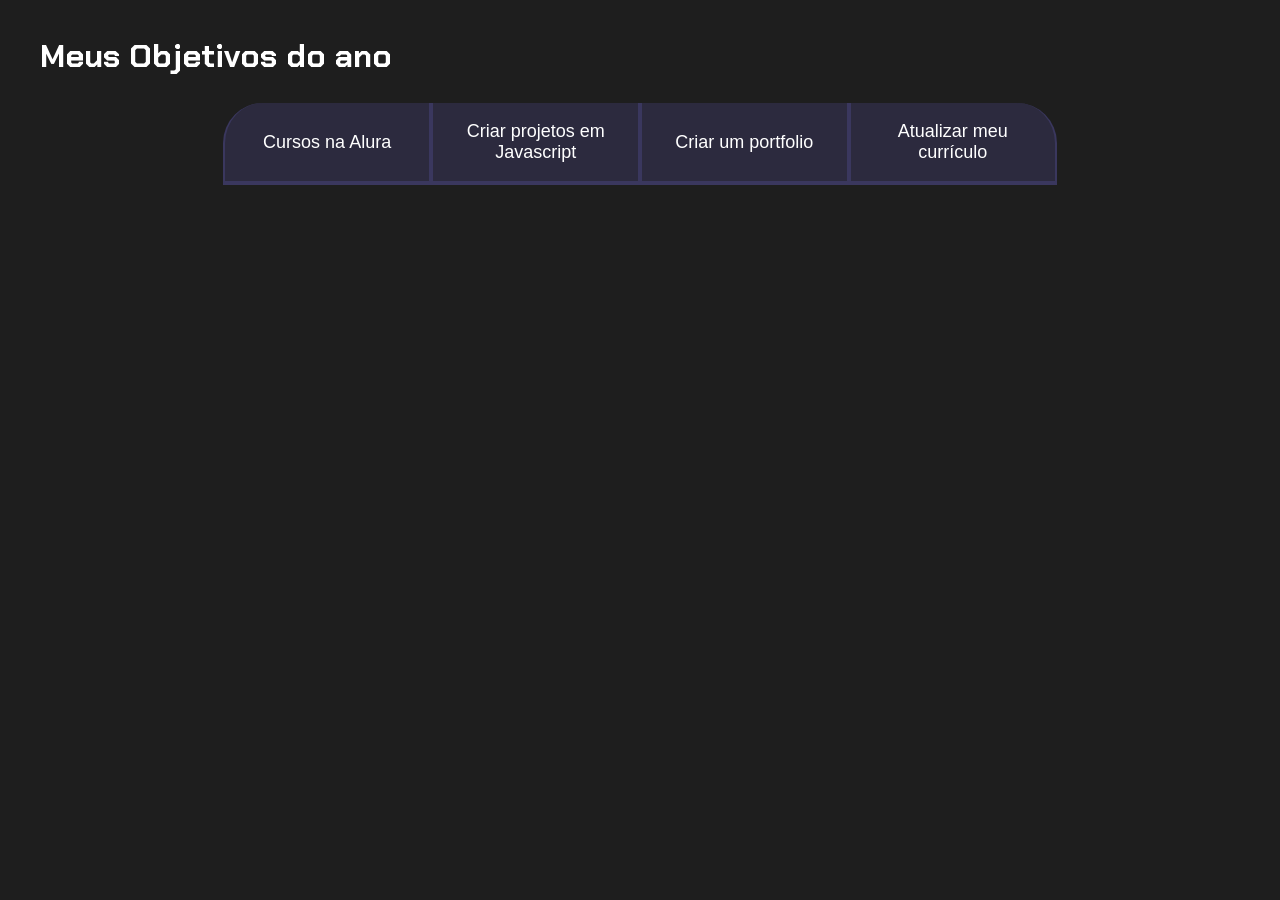
==== index.html @ 2d9811a8 "Add files via upload" ====
<!DOCTYPE html>
<html lang="pt-br">

<head>
    <meta charset="UTF-8">
    <meta name="viewport" content="width=device-width, initial-scale=1.0">
    <title>Meus objetivos do ano</title>
    <link rel="stylesheet" href="style.css">
</head>

<body>
    <section class="conteudo-principal">
        <h2 class="titulo-principal">Meus Objetivos do ano<span></span></h2>
        <div class="botoes">
            <button class="botao">Cursos na Alura</button>
            <button class="botao">Criar projetos em Javascript</button>
            <button class="botao">Criar um portfolio</button>
            <button class="botao">Atualizar meu currículo</button>
        </div>
    </section>
</body>
</html>
---- style.css ----
@import url('https://fonts.googleapis.com/css2?family=Chakra+Petch:wght@400;700&display=swap');

:root {
    --cor-de-fundo: #1E1E1E;
    --verde: #6FFF57;
    --branco: #FFFFFF;
    --botao-ativo: #3A375E;
    --botao-inativo: rgba(58, 55, 94, 0.5);
    --texto-fundo: rgba(58, 55, 94, 0.3);
}

body {
    background-color: var(--cor-de-fundo);
    color: var(--branco);
    font-family: 'Chakra Petch', sans-serif;
}


.conteudo-principal {
    display: flex;
    flex-direction: column;
    justify-content: center;
    align-items: center;
    max-width: 1200px;
    width: 100%;
    margin: 0 auto;
}

.titulo-principal {
    text-align: left;
    width: 100%;
    font-size: 32px;
}

.titulo-principal span {
    color: var(--verde);
}

.botao {
    font-family: "Crakra Petch", sans-serif;
    background-color: var(--botao-inativo);
    color: var(--branco);
    display: flex;
    justify-content: center;
    padding: 1em;
    font-size: 18px;
    align-items: center;
    width: 100%;
    border-bottom: 4px solid var(--botao-ativo);
    border-left: 2px solid var(--botao-ativo);
    border-right: 2px solid var(--botao-ativo);
    border-top: none;
}

.botao:first-child {
    border-radius: 40px 40px 0 0;
}

.botoes {
    display: block;
}

/* código escondido */

@media screen and (min-width: 768px){
    .botoes{
        display:flex;
    }
    .botao:first-child {
        border-radius: 40px 0 0 0;
    }
    .botao:last-child {
        border-radius: 0 40px 0 0;
    }
}
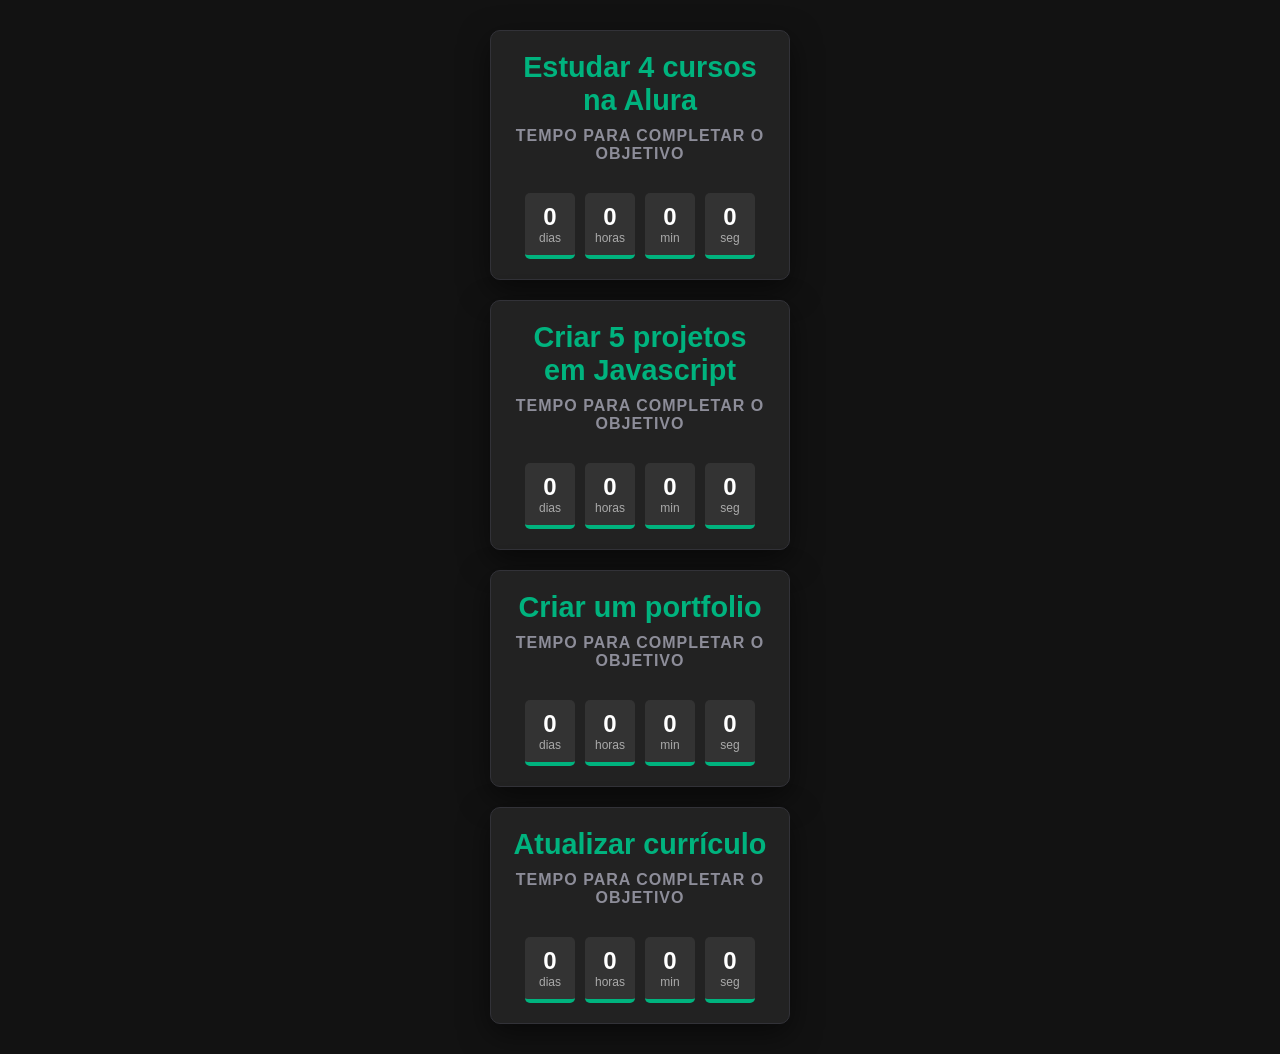
==== commit 942dc48e: "24.04.2026" ====
--- a/index.html
+++ b/index.html
@@ -1,23 +1,151 @@
-
 <!DOCTYPE html>
 <html lang="pt-br">
-
 <head>
+    <link rel="stylesheet" href="style.css">
     <meta charset="UTF-8">
     <meta name="viewport" content="width=device-width, initial-scale=1.0">
-    <title>Meus objetivos do ano</title>
-    <link rel="stylesheet" href="style.css">
+    <title>Contagem Regressiva de Objetivos</title>
+    <style>
+        /* Estilização básica para visualizar os contadores */
+        body { font-family: sans-serif; background: #121212; color: white; display: flex; flex-direction: column; align-items: center; }
+        .aba-conteudo { display: none; background: #222; padding: 20px; border-radius: 10px; text-align: center; width: 300px; margin: 10px; }
+        .aba-conteudo.ativo { display: block; }
+        .contador { display: flex; justify-content: center; gap: 10px; }
+        .contador-digito { background: #333; padding: 10px; border-radius: 5px; min-width: 50px; }
+        .contador-digito-numero { font-size: 24px; font-weight: bold; margin: 0; }
+        .contador-digito-texto { font-size: 12px; margin: 0; color: #aaa; }
+    </style>
 </head>
+<body>
 
-<body>
-    <section class="conteudo-principal">
-        <h2 class="titulo-principal">Meus Objetivos do ano<span></span></h2>
-        <div class="botoes">
-            <button class="botao">Cursos na Alura</button>
-            <button class="botao">Criar projetos em Javascript</button>
-            <button class="botao">Criar um portfolio</button>
-            <button class="botao">Atualizar meu currículo</button>
-        </div>
-    </section>
+<div class="aba-conteudo ativo">
+  <h3 class="aba-conteudo-titulo-principal">Estudar 4 cursos na Alura</h3>
+  <h4 class="aba-conteudo-titulo-secundario">Tempo para completar o objetivo</h4>
+  <div class="contador">
+    <div class="contador-digito">
+      <p class="contador-digito-numero" id="dias0">0</p>
+      <p class="contador-digito-texto">dias</p>
+    </div>
+    <div class="contador-digito">
+      <p class="contador-digito-numero" id="horas0">0</p>
+      <p class="contador-digito-texto">horas</p>
+    </div>
+    <div class="contador-digito">
+      <p class="contador-digito-numero" id="min0">0</p>
+      <p class="contador-digito-texto">min</p>
+    </div>
+    <div class="contador-digito">
+      <p class="contador-digito-numero" id="seg0">0</p>
+      <p class="contador-digito-texto">seg</p>
+    </div>
+  </div>
+</div>
+
+<div class="aba-conteudo ativo">
+  <h3 class="aba-conteudo-titulo-principal">Criar 5 projetos em Javascript</h3>
+  <h4 class="aba-conteudo-titulo-secundario">Tempo para completar o objetivo</h4>
+  <div class="contador">
+    <div class="contador-digito">
+      <p class="contador-digito-numero" id="dias1">0</p>
+      <p class="contador-digito-texto">dias</p>
+    </div>
+    <div class="contador-digito">
+      <p class="contador-digito-numero" id="horas1">0</p>
+      <p class="contador-digito-texto">horas</p>
+    </div>
+    <div class="contador-digito">
+      <p class="contador-digito-numero" id="min1">0</p>
+      <p class="contador-digito-texto">min</p>
+    </div>
+    <div class="contador-digito">
+      <p class="contador-digito-numero" id="seg1">0</p>
+      <p class="contador-digito-texto">seg</p>
+    </div>
+  </div>
+</div>
+
+<div class="aba-conteudo ativo">
+  <h3 class="aba-conteudo-titulo-principal">Criar um portfolio</h3>
+  <h4 class="aba-conteudo-titulo-secundario">Tempo para completar o objetivo</h4>
+  <div class="contador">
+    <div class="contador-digito">
+      <p class="contador-digito-numero" id="dias2">0</p>
+      <p class="contador-digito-texto">dias</p>
+    </div>
+    <div class="contador-digito">
+      <p class="contador-digito-numero" id="horas2">0</p>
+      <p class="contador-digito-texto">horas</p>
+    </div>
+    <div class="contador-digito">
+      <p class="contador-digito-numero" id="min2">0</p>
+      <p class="contador-digito-texto">min</p>
+    </div>
+    <div class="contador-digito">
+      <p class="contador-digito-numero" id="seg2">0</p>
+      <p class="contador-digito-texto">seg</p>
+    </div>
+  </div>
+</div>
+
+<div class="aba-conteudo ativo">
+  <h3 class="aba-conteudo-titulo-principal">Atualizar currículo</h3>
+  <h4 class="aba-conteudo-titulo-secundario">Tempo para completar o objetivo</h4>
+  <div class="contador">
+    <div class="contador-digito">
+      <p class="contador-digito-numero" id="dias3">0</p>
+      <p class="contador-digito-texto">dias</p>
+    </div>
+    <div class="contador-digito">
+      <p class="contador-digito-numero" id="horas3">0</p>
+      <p class="contador-digito-texto">horas</p>
+    </div>
+    <div class="contador-digito">
+      <p class="contador-digito-numero" id="min3">0</p>
+      <p class="contador-digito-texto">min</p>
+    </div>
+    <div class="contador-digito">
+      <p class="contador-digito-numero" id="seg3">0</p>
+      <p class="contador-digito-texto">seg</p>
+    </div>
+  </div>
+</div>
+
+<script>
+    // Ajuste aqui as datas de término (Formato: AAAA-MM-DDTHH:MM:SS)
+    const datasObjetivos = [
+        new Date("2024-12-31T23:59:59"),
+        new Date("2024-06-30T23:59:59"),
+        new Date("2024-09-15T23:59:59"),
+        new Date("2024-11-20T23:59:59")
+    ];
+
+    function calcularTempo() {
+        for (let i = 0; i < datasObjetivos.length; i++) {
+            const tempoAgora = new Date();
+            const tempoRestante = datasObjetivos[i] - tempoAgora;
+
+            if (tempoRestante > 0) {
+                const segundos = Math.floor((tempoRestante / 1000) % 60);
+                const minutos = Math.floor((tempoRestante / 1000 / 60) % 60);
+                const horas = Math.floor((tempoRestante / (1000 * 60 * 60)) % 24);
+                const dias = Math.floor(tempoRestante / (1000 * 60 * 60 * 24));
+
+                document.getElementById(`dias${i}`).textContent = dias;
+                document.getElementById(`horas${i}`).textContent = horas;
+                document.getElementById(`min${i}`).textContent = minutos;
+                document.getElementById(`seg${i}`).textContent = segundos;
+            } else {
+                document.getElementById(`dias${i}`).textContent = "0";
+                document.getElementById(`horas${i}`).textContent = "0";
+                document.getElementById(`min${i}`).textContent = "0";
+                document.getElementById(`seg${i}`).textContent = "0";
+            }
+        }
+    }
+
+    setInterval(calcularTempo, 1000);
+    calcularTempo();
+</script>
+
 </body>
 </html>
--- a/style.css
+++ b/style.css
@@ -1,75 +1,89 @@
-@import url('https://fonts.googleapis.com/css2?family=Chakra+Petch:wght@400;700&display=swap');
-
-:root {
-    --cor-de-fundo: #1E1E1E;
-    --verde: #6FFF57;
-    --branco: #FFFFFF;
-    --botao-ativo: #3A375E;
-    --botao-inativo: rgba(58, 55, 94, 0.5);
-    --texto-fundo: rgba(58, 55, 94, 0.3);
+/* Configurações Globais */
+* {
+    margin: 0;
+    padding: 0;
+    box-sizing: border-box;
+    font-family: 'Segoe UI', Tahoma, Geneva, Verdana, sans-serif;
 }
 
 body {
-    background-color: var(--cor-de-fundo);
-    color: var(--branco);
-    font-family: 'Chakra Petch', sans-serif;
+    background-color: #121214;
+    color: #FFFFFF;
+    display: flex;
+    flex-direction: column;
+    align-items: center;
+    justify-content: center;
+    min-height: 100vh;
+    padding: 20px;
 }
 
-
-.conteudo-principal {
-    display: flex;
-    flex-direction: column;
-    justify-content: center;
-    align-items: center;
-    max-width: 1200px;
+/* Container das Abas */
+.aba-conteudo {
+    display: none; /* Esconde por padrão */
+    background: #1e1e26;
+    padding: 40px;
+    border-radius: 20px;
+    box-shadow: 0 10px 30px rgba(0, 0, 0, 0.5);
+    text-align: center;
     width: 100%;
-    margin: 0 auto;
+    max-width: 500px;
+    border: 1px solid #323238;
 }
 
-.titulo-principal {
-    text-align: left;
-    width: 100%;
-    font-size: 32px;
+/* Mostra apenas a aba que tiver a classe 'ativo' */
+.aba-conteudo.ativo {
+    display: block;
+    animation: fadeIn 0.5s ease;
 }
 
-.titulo-principal span {
-    color: var(--verde);
+@keyframes fadeIn {
+    from { opacity: 0; transform: translateY(10px); }
+    to { opacity: 1; transform: translateY(0); }
 }
 
-.botao {
-    font-family: "Crakra Petch", sans-serif;
-    background-color: var(--botao-inativo);
-    color: var(--branco);
-    display: flex;
-    justify-content: center;
-    padding: 1em;
-    font-size: 18px;
-    align-items: center;
-    width: 100%;
-    border-bottom: 4px solid var(--botao-ativo);
-    border-left: 2px solid var(--botao-ativo);
-    border-right: 2px solid var(--botao-ativo);
-    border-top: none;
+.aba-conteudo-titulo-principal {
+    font-size: 1.8rem;
+    color: #00b37e; /* Verde estilo Alura/Tech */
+    margin-bottom: 10px;
 }
 
-.botao:first-child {
-    border-radius: 40px 40px 0 0;
+.aba-conteudo-titulo-secundario {
+    font-size: 1rem;
+    color: #8d8d99;
+    text-transform: uppercase;
+    letter-spacing: 1px;
+    margin-bottom: 30px;
 }
 
-.botoes {
+/* Grid do Contador */
+.contador {
+    display: grid;
+    grid-template-columns: repeat(4, 1fr);
+    gap: 15px;
+}
+
+.contador-digito {
+    background: #29292e;
+    padding: 15px 5px;
+    border-radius: 12px;
+    border-bottom: 4px solid #00b37e;
+}
+
+.contador-digito-numero {
+    font-size: 2rem;
+    font-weight: bold;
     display: block;
 }
 
-/* código escondido */
+.contador-digito-texto {
+    font-size: 0.75rem;
+    color: #a8a8b3;
+    margin-top: 5px;
+}
 
-@media screen and (min-width: 768px){
-    .botoes{
-        display:flex;
-    }
-    .botao:first-child {
-        border-radius: 40px 0 0 0;
-    }
-    .botao:last-child {
-        border-radius: 0 40px 0 0;
+/* Responsividade para telas pequenas */
+@media (max-width: 400px) {
+    .contador {
+        grid-template-columns: repeat(2, 1fr);
     }
 }
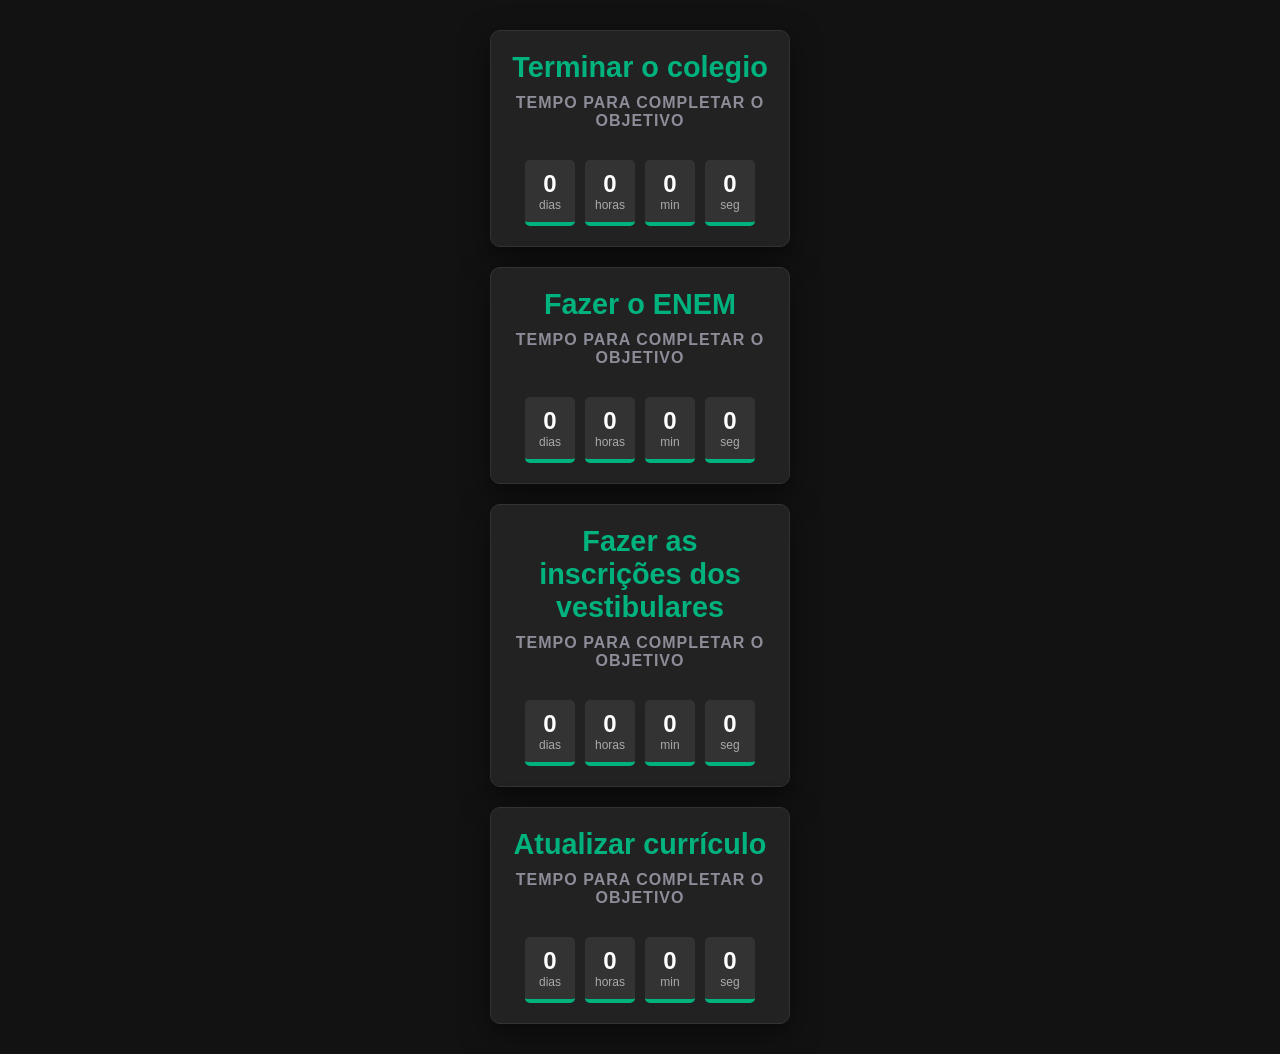
==== commit f66cd82b: "24.04.20261" ====
--- a/index.html
+++ b/index.html
@@ -19,7 +19,7 @@
 <body>
 
 <div class="aba-conteudo ativo">
-  <h3 class="aba-conteudo-titulo-principal">Estudar 4 cursos na Alura</h3>
+  <h3 class="aba-conteudo-titulo-principal">Terminar o colegio</h3>
   <h4 class="aba-conteudo-titulo-secundario">Tempo para completar o objetivo</h4>
   <div class="contador">
     <div class="contador-digito">
@@ -42,7 +42,7 @@
 </div>
 
 <div class="aba-conteudo ativo">
-  <h3 class="aba-conteudo-titulo-principal">Criar 5 projetos em Javascript</h3>
+  <h3 class="aba-conteudo-titulo-principal">Fazer o ENEM</h3>
   <h4 class="aba-conteudo-titulo-secundario">Tempo para completar o objetivo</h4>
   <div class="contador">
     <div class="contador-digito">
@@ -65,7 +65,7 @@
 </div>
 
 <div class="aba-conteudo ativo">
-  <h3 class="aba-conteudo-titulo-principal">Criar um portfolio</h3>
+  <h3 class="aba-conteudo-titulo-principal">Fazer as inscrições dos vestibulares</h3>
   <h4 class="aba-conteudo-titulo-secundario">Tempo para completar o objetivo</h4>
   <div class="contador">
     <div class="contador-digito">
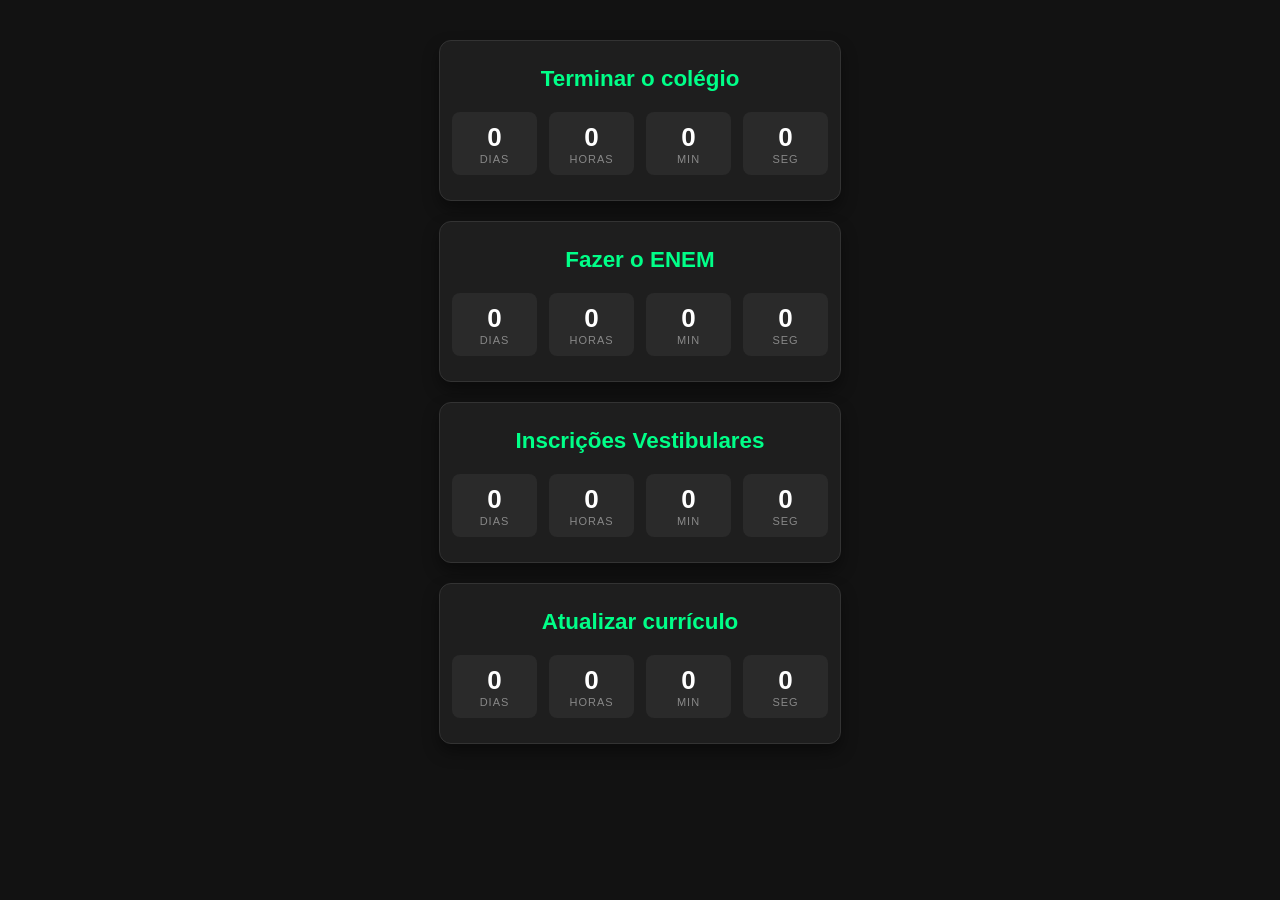
==== commit 383c0478: "24.04.2026.2" ====
--- a/index.html
+++ b/index.html
@@ -1,151 +1,59 @@
 <!DOCTYPE html>
 <html lang="pt-br">
 <head>
-    <link rel="stylesheet" href="style.css">
     <meta charset="UTF-8">
     <meta name="viewport" content="width=device-width, initial-scale=1.0">
     <title>Contagem Regressiva de Objetivos</title>
-    <style>
-        /* Estilização básica para visualizar os contadores */
-        body { font-family: sans-serif; background: #121212; color: white; display: flex; flex-direction: column; align-items: center; }
-        .aba-conteudo { display: none; background: #222; padding: 20px; border-radius: 10px; text-align: center; width: 300px; margin: 10px; }
-        .aba-conteudo.ativo { display: block; }
-        .contador { display: flex; justify-content: center; gap: 10px; }
-        .contador-digito { background: #333; padding: 10px; border-radius: 5px; min-width: 50px; }
-        .contador-digito-numero { font-size: 24px; font-weight: bold; margin: 0; }
-        .contador-digito-texto { font-size: 12px; margin: 0; color: #aaa; }
-    </style>
+    <link rel="stylesheet" href="style.css">
 </head>
 <body>
 
-<div class="aba-conteudo ativo">
-  <h3 class="aba-conteudo-titulo-principal">Terminar o colegio</h3>
-  <h4 class="aba-conteudo-titulo-secundario">Tempo para completar o objetivo</h4>
-  <div class="contador">
-    <div class="contador-digito">
-      <p class="contador-digito-numero" id="dias0">0</p>
-      <p class="contador-digito-texto">dias</p>
-    </div>
-    <div class="contador-digito">
-      <p class="contador-digito-numero" id="horas0">0</p>
-      <p class="contador-digito-texto">horas</p>
-    </div>
-    <div class="contador-digito">
-      <p class="contador-digito-numero" id="min0">0</p>
-      <p class="contador-digito-texto">min</p>
-    </div>
-    <div class="contador-digito">
-      <p class="contador-digito-numero" id="seg0">0</p>
-      <p class="contador-digito-texto">seg</p>
-    </div>
-  </div>
-</div>
+    <section class="objetivos-container">
+        <!-- Objetivo 0 -->
+        <div class="aba-conteudo">
+            <h3 class="titulo-principal">Terminar o colégio</h3>
+            <div class="contador">
+                <div class="contador-digito"><p class="numero" id="dias0">0</p><p class="legenda">dias</p></div>
+                <div class="contador-digito"><p class="numero" id="horas0">0</p><p class="legenda">horas</p></div>
+                <div class="contador-digito"><p class="numero" id="min0">0</p><p class="legenda">min</p></div>
+                <div class="contador-digito"><p class="numero" id="seg0">0</p><p class="legenda">seg</p></div>
+            </div>
+        </div>
 
-<div class="aba-conteudo ativo">
-  <h3 class="aba-conteudo-titulo-principal">Fazer o ENEM</h3>
-  <h4 class="aba-conteudo-titulo-secundario">Tempo para completar o objetivo</h4>
-  <div class="contador">
-    <div class="contador-digito">
-      <p class="contador-digito-numero" id="dias1">0</p>
-      <p class="contador-digito-texto">dias</p>
-    </div>
-    <div class="contador-digito">
-      <p class="contador-digito-numero" id="horas1">0</p>
-      <p class="contador-digito-texto">horas</p>
-    </div>
-    <div class="contador-digito">
-      <p class="contador-digito-numero" id="min1">0</p>
-      <p class="contador-digito-texto">min</p>
-    </div>
-    <div class="contador-digito">
-      <p class="contador-digito-numero" id="seg1">0</p>
-      <p class="contador-digito-texto">seg</p>
-    </div>
-  </div>
-</div>
+        <!-- Objetivo 1 -->
+        <div class="aba-conteudo">
+            <h3 class="titulo-principal">Fazer o ENEM</h3>
+            <div class="contador">
+                <div class="contador-digito"><p class="numero" id="dias1">0</p><p class="legenda">dias</p></div>
+                <div class="contador-digito"><p class="numero" id="horas1">0</p><p class="legenda">horas</p></div>
+                <div class="contador-digito"><p class="numero" id="min1">0</p><p class="legenda">min</p></div>
+                <div class="contador-digito"><p class="numero" id="seg1">0</p><p class="legenda">seg</p></div>
+            </div>
+        </div>
 
-<div class="aba-conteudo ativo">
-  <h3 class="aba-conteudo-titulo-principal">Fazer as inscrições dos vestibulares</h3>
-  <h4 class="aba-conteudo-titulo-secundario">Tempo para completar o objetivo</h4>
-  <div class="contador">
-    <div class="contador-digito">
-      <p class="contador-digito-numero" id="dias2">0</p>
-      <p class="contador-digito-texto">dias</p>
-    </div>
-    <div class="contador-digito">
-      <p class="contador-digito-numero" id="horas2">0</p>
-      <p class="contador-digito-texto">horas</p>
-    </div>
-    <div class="contador-digito">
-      <p class="contador-digito-numero" id="min2">0</p>
-      <p class="contador-digito-texto">min</p>
-    </div>
-    <div class="contador-digito">
-      <p class="contador-digito-numero" id="seg2">0</p>
-      <p class="contador-digito-texto">seg</p>
-    </div>
-  </div>
-</div>
+        <!-- Objetivo 2 -->
+        <div class="aba-conteudo">
+            <h3 class="titulo-principal">Inscrições Vestibulares</h3>
+            <div class="contador">
+                <div class="contador-digito"><p class="numero" id="dias2">0</p><p class="legenda">dias</p></div>
+                <div class="contador-digito"><p class="numero" id="horas2">0</p><p class="legenda">horas</p></div>
+                <div class="contador-digito"><p class="numero" id="min2">0</p><p class="legenda">min</p></div>
+                <div class="contador-digito"><p class="numero" id="seg2">0</p><p class="legenda">seg</p></div>
+            </div>
+        </div>
 
-<div class="aba-conteudo ativo">
-  <h3 class="aba-conteudo-titulo-principal">Atualizar currículo</h3>
-  <h4 class="aba-conteudo-titulo-secundario">Tempo para completar o objetivo</h4>
-  <div class="contador">
-    <div class="contador-digito">
-      <p class="contador-digito-numero" id="dias3">0</p>
-      <p class="contador-digito-texto">dias</p>
-    </div>
-    <div class="contador-digito">
-      <p class="contador-digito-numero" id="horas3">0</p>
-      <p class="contador-digito-texto">horas</p>
-    </div>
-    <div class="contador-digito">
-      <p class="contador-digito-numero" id="min3">0</p>
-      <p class="contador-digito-texto">min</p>
-    </div>
-    <div class="contador-digito">
-      <p class="contador-digito-numero" id="seg3">0</p>
-      <p class="contador-digito-texto">seg</p>
-    </div>
-  </div>
-</div>
+        <!-- Objetivo 3 -->
+        <div class="aba-conteudo">
+            <h3 class="titulo-principal">Atualizar currículo</h3>
+            <div class="contador">
+                <div class="contador-digito"><p class="numero" id="dias3">0</p><p class="legenda">dias</p></div>
+                <div class="contador-digito"><p class="numero" id="horas3">0</p><p class="legenda">horas</p></div>
+                <div class="contador-digito"><p class="numero" id="min3">0</p><p class="legenda">min</p></div>
+                <div class="contador-digito"><p class="numero" id="seg3">0</p><p class="legenda">seg</p></div>
+            </div>
+        </div>
+    </section>
 
-<script>
-    // Ajuste aqui as datas de término (Formato: AAAA-MM-DDTHH:MM:SS)
-    const datasObjetivos = [
-        new Date("2024-12-31T23:59:59"),
-        new Date("2024-06-30T23:59:59"),
-        new Date("2024-09-15T23:59:59"),
-        new Date("2024-11-20T23:59:59")
-    ];
-
-    function calcularTempo() {
-        for (let i = 0; i < datasObjetivos.length; i++) {
-            const tempoAgora = new Date();
-            const tempoRestante = datasObjetivos[i] - tempoAgora;
-
-            if (tempoRestante > 0) {
-                const segundos = Math.floor((tempoRestante / 1000) % 60);
-                const minutos = Math.floor((tempoRestante / 1000 / 60) % 60);
-                const horas = Math.floor((tempoRestante / (1000 * 60 * 60)) % 24);
-                const dias = Math.floor(tempoRestante / (1000 * 60 * 60 * 24));
-
-                document.getElementById(`dias${i}`).textContent = dias;
-                document.getElementById(`horas${i}`).textContent = horas;
-                document.getElementById(`min${i}`).textContent = minutos;
-                document.getElementById(`seg${i}`).textContent = segundos;
-            } else {
-                document.getElementById(`dias${i}`).textContent = "0";
-                document.getElementById(`horas${i}`).textContent = "0";
-                document.getElementById(`min${i}`).textContent = "0";
-                document.getElementById(`seg${i}`).textContent = "0";
-            }
-        }
-    }
-
-    setInterval(calcularTempo, 1000);
-    calcularTempo();
-</script>
-
+    <script src="script.js"></script>
 </body>
 </html>
--- a/style.css
+++ b/style.css
@@ -1,89 +1,65 @@
-/* Configurações Globais */
-* {
+body {
+    font-family: 'Segoe UI', Tahoma, Geneva, Verdana, sans-serif;
+    background: #121212;
+    color: white;
+    display: flex;
+    justify-content: center;
+    padding: 40px 20px;
     margin: 0;
-    padding: 0;
-    box-sizing: border-box;
-    font-family: 'Segoe UI', Tahoma, Geneva, Verdana, sans-serif;
 }
 
-body {
-    background-color: #121214;
-    color: #FFFFFF;
+.objetivos-container {
     display: flex;
     flex-direction: column;
-    align-items: center;
-    justify-content: center;
-    min-height: 100vh;
-    padding: 20px;
+    gap: 20px;
 }
 
-/* Container das Abas */
 .aba-conteudo {
-    display: none; /* Esconde por padrão */
-    background: #1e1e26;
-    padding: 40px;
-    border-radius: 20px;
-    box-shadow: 0 10px 30px rgba(0, 0, 0, 0.5);
+    background: #1e1e1e;
+    padding: 25px;
+    border-radius: 12px;
     text-align: center;
-    width: 100%;
-    max-width: 500px;
-    border: 1px solid #323238;
+    width: 350px;
+    box-shadow: 0 8px 16px rgba(0, 0, 0, 0.4);
+    border: 1px solid #333;
 }
 
-/* Mostra apenas a aba que tiver a classe 'ativo' */
-.aba-conteudo.ativo {
-    display: block;
-    animation: fadeIn 0.5s ease;
+.titulo-principal {
+    margin: 0 0 20px 0;
+    color: #00ff88;
+    font-size: 1.4rem;
 }
 
-@keyframes fadeIn {
-    from { opacity: 0; transform: translateY(10px); }
-    to { opacity: 1; transform: translateY(0); }
-}
-
-.aba-conteudo-titulo-principal {
-    font-size: 1.8rem;
-    color: #00b37e; /* Verde estilo Alura/Tech */
-    margin-bottom: 10px;
-}
-
-.aba-conteudo-titulo-secundario {
-    font-size: 1rem;
-    color: #8d8d99;
-    text-transform: uppercase;
-    letter-spacing: 1px;
-    margin-bottom: 30px;
-}
-
-/* Grid do Contador */
 .contador {
-    display: grid;
-    grid-template-columns: repeat(4, 1fr);
-    gap: 15px;
+    display: flex;
+    justify-content: center;
+    gap: 12px;
 }
 
 .contador-digito {
-    background: #29292e;
-    padding: 15px 5px;
-    border-radius: 12px;
-    border-bottom: 4px solid #00b37e;
+    background: #2a2a2a;
+    padding: 10px;
+    border-radius: 8px;
+    min-width: 65px;
+    transition: transform 0.2s;
 }
 
-.contador-digito-numero {
-    font-size: 2rem;
-    font-weight: bold;
-    display: block;
+.contador-digito:hover {
+    transform: scale(1.05);
+    background: #333;
 }
 
-.contador-digito-texto {
-    font-size: 0.75rem;
-    color: #a8a8b3;
-    margin-top: 5px;
+.numero {
+    font-size: 26px;
+    font-weight: bold;
+    margin: 0;
+    color: #fff;
 }
 
-/* Responsividade para telas pequenas */
-@media (max-width: 400px) {
-    .contador {
-        grid-template-columns: repeat(2, 1fr);
-    }
+.legenda {
+    font-size: 11px;
+    margin: 0;
+    color: #888;
+    text-transform: uppercase;
+    letter-spacing: 1px;
 }
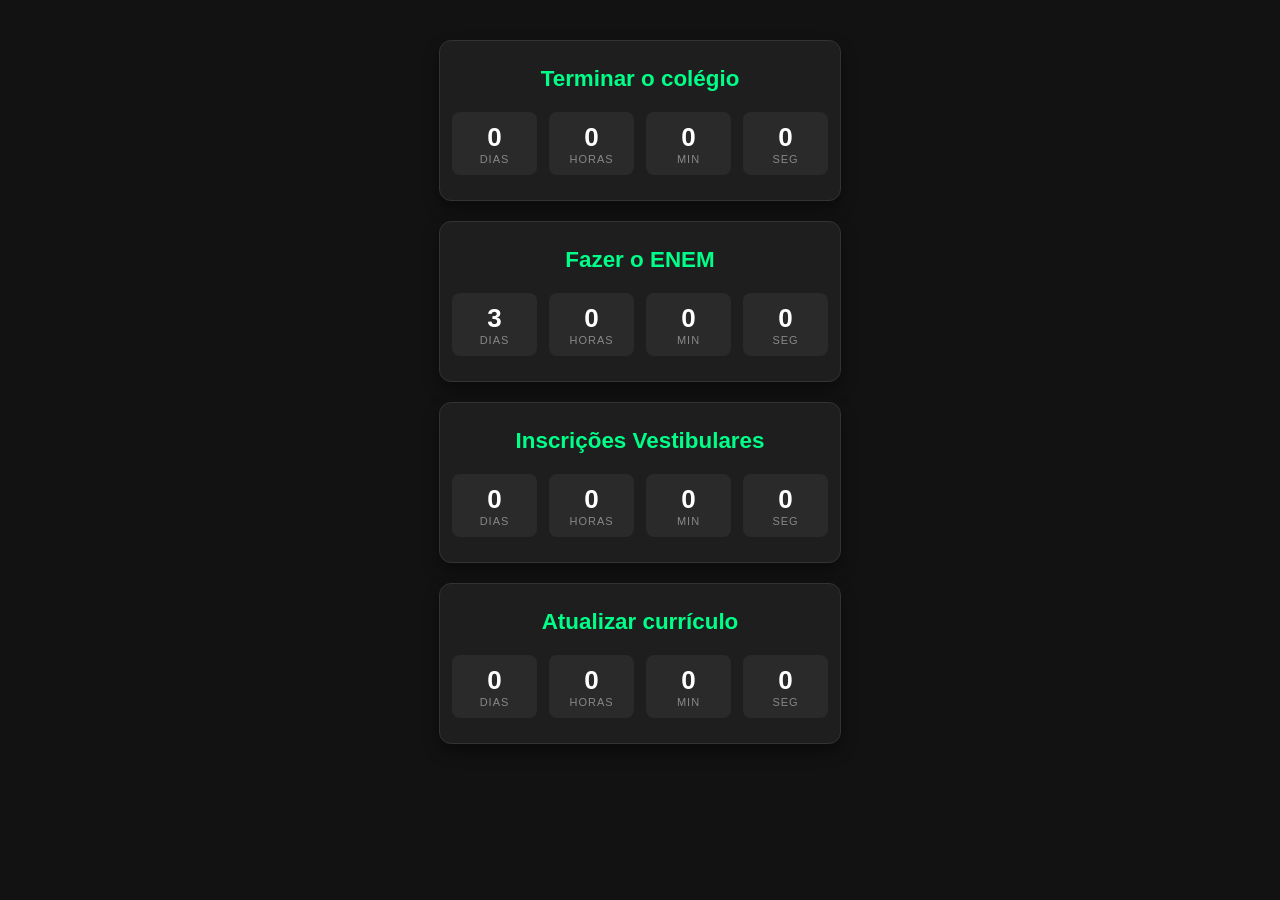
==== commit 66261fe0: "24.04.2026.3" ====
--- a/index.html
+++ b/index.html
@@ -24,7 +24,7 @@
         <div class="aba-conteudo">
             <h3 class="titulo-principal">Fazer o ENEM</h3>
             <div class="contador">
-                <div class="contador-digito"><p class="numero" id="dias1">0</p><p class="legenda">dias</p></div>
+                <div class="contador-digito"><p class="numero" id="dias1">3</p><p class="legenda">dias</p></div>
                 <div class="contador-digito"><p class="numero" id="horas1">0</p><p class="legenda">horas</p></div>
                 <div class="contador-digito"><p class="numero" id="min1">0</p><p class="legenda">min</p></div>
                 <div class="contador-digito"><p class="numero" id="seg1">0</p><p class="legenda">seg</p></div>
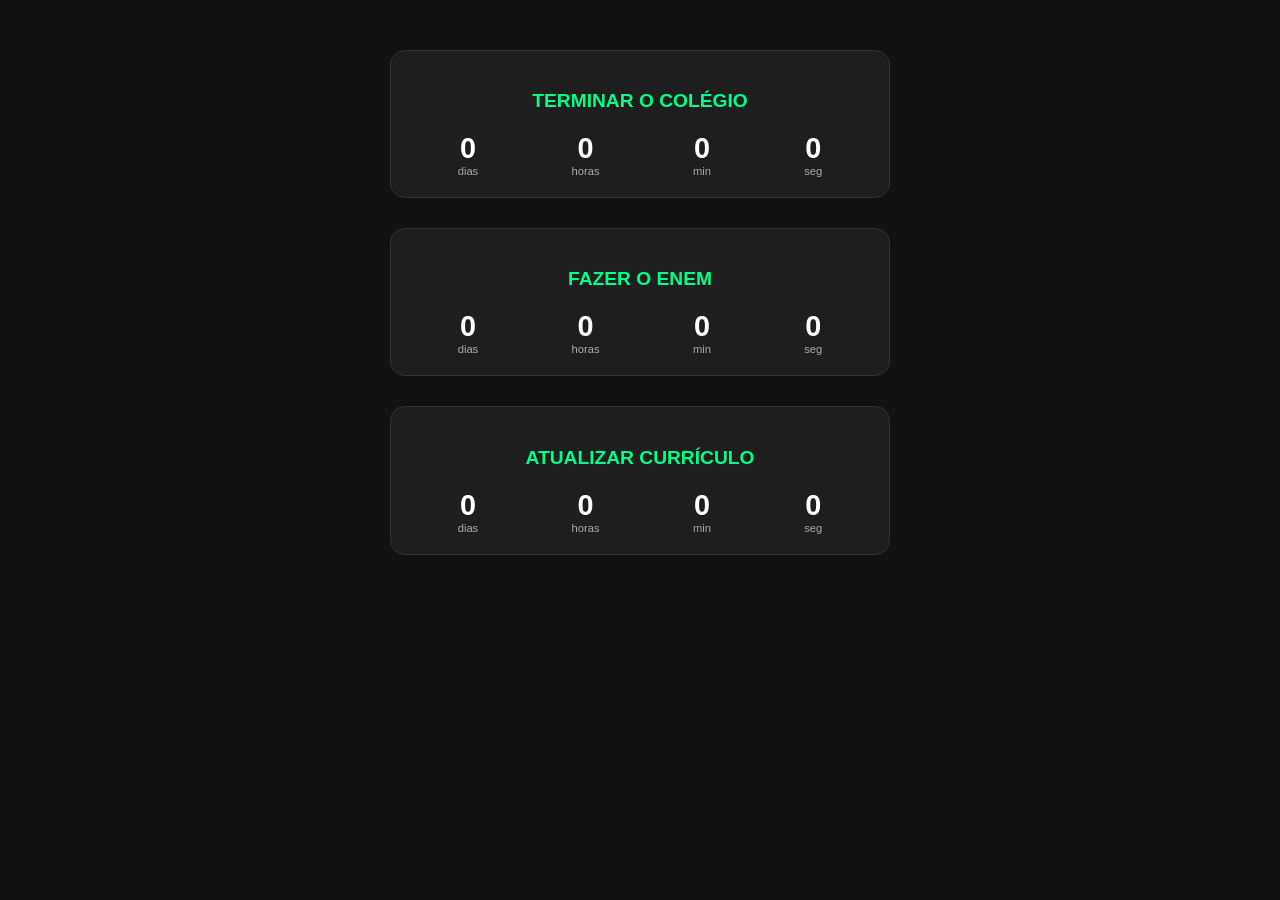
==== commit a376366f: "atualiado" ====
--- a/index.html
+++ b/index.html
@@ -7,7 +7,6 @@
     <link rel="stylesheet" href="style.css">
 </head>
 <body>
-
     <section class="objetivos-container">
         <!-- Objetivo 0 -->
         <div class="aba-conteudo">
@@ -24,7 +23,7 @@
         <div class="aba-conteudo">
             <h3 class="titulo-principal">Fazer o ENEM</h3>
             <div class="contador">
-                <div class="contador-digito"><p class="numero" id="dias1">3</p><p class="legenda">dias</p></div>
+                <div class="contador-digito"><p class="numero" id="dias1">0</p><p class="legenda">dias</p></div>
                 <div class="contador-digito"><p class="numero" id="horas1">0</p><p class="legenda">horas</p></div>
                 <div class="contador-digito"><p class="numero" id="min1">0</p><p class="legenda">min</p></div>
                 <div class="contador-digito"><p class="numero" id="seg1">0</p><p class="legenda">seg</p></div>
@@ -33,7 +32,7 @@
 
         <!-- Objetivo 2 -->
         <div class="aba-conteudo">
-            <h3 class="titulo-principal">Inscrições Vestibulares</h3>
+            <h3 class="titulo-principal">Atualizar currículo</h3>
             <div class="contador">
                 <div class="contador-digito"><p class="numero" id="dias2">0</p><p class="legenda">dias</p></div>
                 <div class="contador-digito"><p class="numero" id="horas2">0</p><p class="legenda">horas</p></div>
@@ -41,19 +40,7 @@
                 <div class="contador-digito"><p class="numero" id="seg2">0</p><p class="legenda">seg</p></div>
             </div>
         </div>
-
-        <!-- Objetivo 3 -->
-        <div class="aba-conteudo">
-            <h3 class="titulo-principal">Atualizar currículo</h3>
-            <div class="contador">
-                <div class="contador-digito"><p class="numero" id="dias3">0</p><p class="legenda">dias</p></div>
-                <div class="contador-digito"><p class="numero" id="horas3">0</p><p class="legenda">horas</p></div>
-                <div class="contador-digito"><p class="numero" id="min3">0</p><p class="legenda">min</p></div>
-                <div class="contador-digito"><p class="numero" id="seg3">0</p><p class="legenda">seg</p></div>
-            </div>
-        </div>
     </section>
-
     <script src="script.js"></script>
 </body>
 </html>
--- a/style.css
+++ b/style.css
@@ -1,65 +1,54 @@
 body {
-    font-family: 'Segoe UI', Tahoma, Geneva, Verdana, sans-serif;
-    background: #121212;
+    font-family: Arial, sans-serif;
+    background-color: #121212;
     color: white;
     display: flex;
     justify-content: center;
-    padding: 40px 20px;
+    padding-top: 50px;
     margin: 0;
 }
 
 .objetivos-container {
     display: flex;
     flex-direction: column;
-    gap: 20px;
+    gap: 30px;
+    width: 90%;
+    max-width: 500px;
 }
 
 .aba-conteudo {
-    background: #1e1e1e;
-    padding: 25px;
-    border-radius: 12px;
+    background-color: #1e1e1e;
+    padding: 20px;
+    border-radius: 15px;
     text-align: center;
-    width: 350px;
-    box-shadow: 0 8px 16px rgba(0, 0, 0, 0.4);
     border: 1px solid #333;
 }
 
 .titulo-principal {
-    margin: 0 0 20px 0;
+    margin-bottom: 20px;
+    font-size: 1.2rem;
+    text-transform: uppercase;
     color: #00ff88;
-    font-size: 1.4rem;
 }
 
 .contador {
     display: flex;
-    justify-content: center;
-    gap: 12px;
+    justify-content: space-around;
 }
 
 .contador-digito {
-    background: #2a2a2a;
-    padding: 10px;
-    border-radius: 8px;
-    min-width: 65px;
-    transition: transform 0.2s;
-}
-
-.contador-digito:hover {
-    transform: scale(1.05);
-    background: #333;
+    display: flex;
+    flex-direction: column;
 }
 
 .numero {
-    font-size: 26px;
+    font-size: 1.8rem;
     font-weight: bold;
     margin: 0;
-    color: #fff;
 }
 
 .legenda {
-    font-size: 11px;
+    font-size: 0.7rem;
     margin: 0;
-    color: #888;
-    text-transform: uppercase;
-    letter-spacing: 1px;
+    color: #aaa;
 }
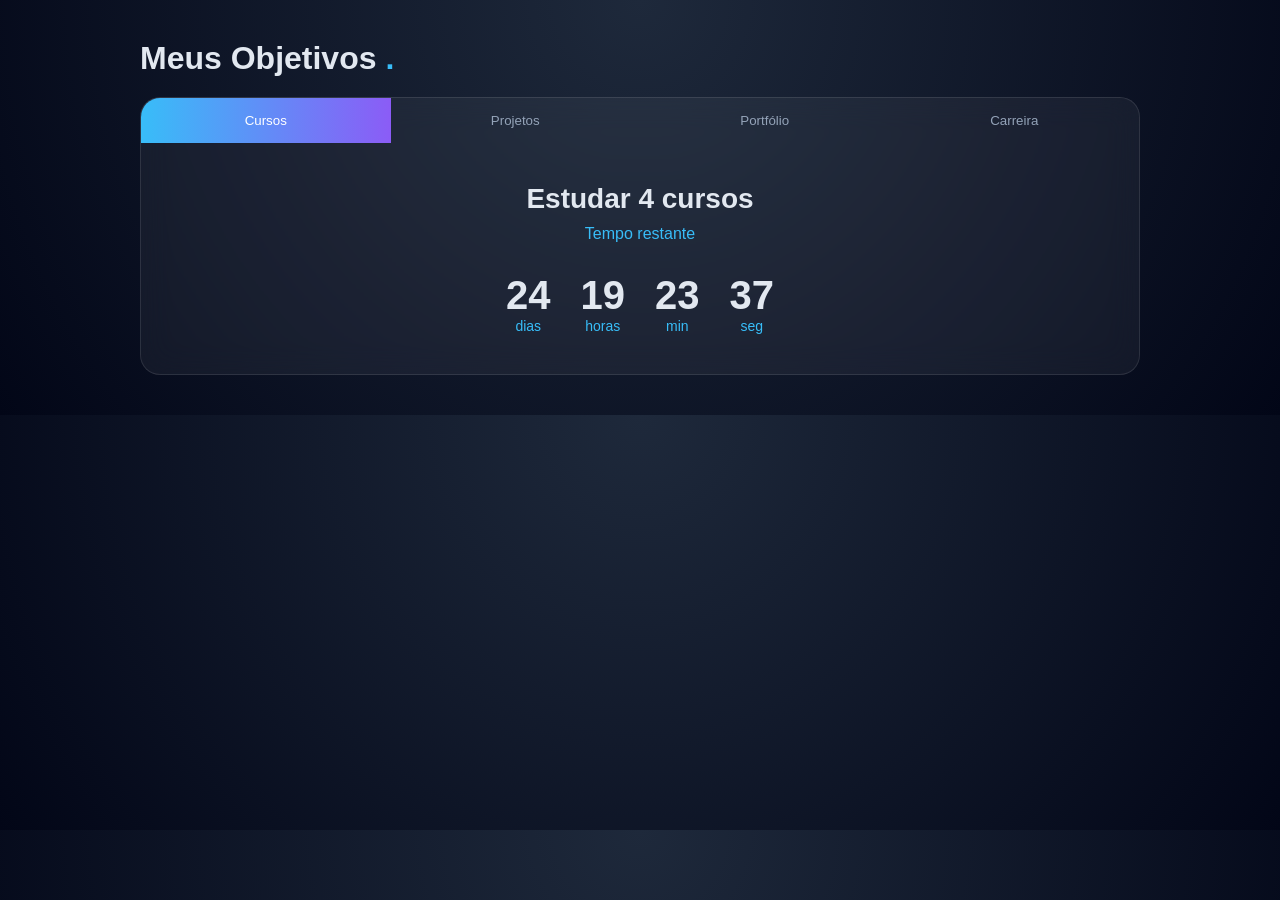
==== commit cfca082a: "Atualização 26.04.2026" ====
--- a/index.html
+++ b/index.html
@@ -1,46 +1,58 @@
 <!DOCTYPE html>
 <html lang="pt-br">
 <head>
-    <meta charset="UTF-8">
-    <meta name="viewport" content="width=device-width, initial-scale=1.0">
-    <title>Contagem Regressiva de Objetivos</title>
-    <link rel="stylesheet" href="style.css">
+  <meta charset="UTF-8">
+  <meta name="viewport" content="width=device-width, initial-scale=1.0">
+  <title>Meus Objetivos</title>
+
+  <link rel="stylesheet" href="style.css">
 </head>
+
 <body>
-    <section class="objetivos-container">
-        <!-- Objetivo 0 -->
-        <div class="aba-conteudo">
-            <h3 class="titulo-principal">Terminar o colégio</h3>
-            <div class="contador">
-                <div class="contador-digito"><p class="numero" id="dias0">0</p><p class="legenda">dias</p></div>
-                <div class="contador-digito"><p class="numero" id="horas0">0</p><p class="legenda">horas</p></div>
-                <div class="contador-digito"><p class="numero" id="min0">0</p><p class="legenda">min</p></div>
-                <div class="contador-digito"><p class="numero" id="seg0">0</p><p class="legenda">seg</p></div>
-            </div>
-        </div>
 
-        <!-- Objetivo 1 -->
-        <div class="aba-conteudo">
-            <h3 class="titulo-principal">Fazer o ENEM</h3>
-            <div class="contador">
-                <div class="contador-digito"><p class="numero" id="dias1">0</p><p class="legenda">dias</p></div>
-                <div class="contador-digito"><p class="numero" id="horas1">0</p><p class="legenda">horas</p></div>
-                <div class="contador-digito"><p class="numero" id="min1">0</p><p class="legenda">min</p></div>
-                <div class="contador-digito"><p class="numero" id="seg1">0</p><p class="legenda">seg</p></div>
-            </div>
-        </div>
+  <main class="container">
 
-        <!-- Objetivo 2 -->
-        <div class="aba-conteudo">
-            <h3 class="titulo-principal">Atualizar currículo</h3>
-            <div class="contador">
-                <div class="contador-digito"><p class="numero" id="dias2">0</p><p class="legenda">dias</p></div>
-                <div class="contador-digito"><p class="numero" id="horas2">0</p><p class="legenda">horas</p></div>
-                <div class="contador-digito"><p class="numero" id="min2">0</p><p class="legenda">min</p></div>
-                <div class="contador-digito"><p class="numero" id="seg2">0</p><p class="legenda">seg</p></div>
-            </div>
-        </div>
+    <header class="header">
+      <h1>Meus Objetivos <span>.</span></h1>
+    </header>
+
+    <section class="tabs">
+
+      <div class="tab-buttons">
+        <button class="tab active">Cursos</button>
+        <button class="tab">Projetos</button>
+        <button class="tab">Portfólio</button>
+        <button class="tab">Carreira</button>
+      </div>
+
+      <div class="tab-content active">
+        <h2>Estudar 4 cursos</h2>
+        <p>Tempo restante</p>
+        <div class="timer" data-index="0"></div>
+      </div>
+
+      <div class="tab-content">
+        <h2>5 projetos JS</h2>
+        <p>Tempo restante</p>
+        <div class="timer" data-index="1"></div>
+      </div>
+
+      <div class="tab-content">
+        <h2>Criar portfólio</h2>
+        <p>Tempo restante</p>
+        <div class="timer" data-index="2"></div>
+      </div>
+
+      <div class="tab-content">
+        <h2>Atualizar currículo</h2>
+        <p>Tempo restante</p>
+        <div class="timer" data-index="3"></div>
+      </div>
+
     </section>
-    <script src="script.js"></script>
+
+  </main>
+
+  <script src="main.js"></script>
 </body>
-</html>
+</html>
--- a/style.css
+++ b/style.css
@@ -1,54 +1,113 @@
-body {
-    font-family: Arial, sans-serif;
-    background-color: #121212;
-    color: white;
-    display: flex;
-    justify-content: center;
-    padding-top: 50px;
-    margin: 0;
+* {
+  margin: 0;
+  padding: 0;
+  box-sizing: border-box;
 }
 
-.objetivos-container {
-    display: flex;
-    flex-direction: column;
-    gap: 30px;
-    width: 90%;
-    max-width: 500px;
+/* CORES */
+:root {
+  --bg: #0f172a;
+  --glass: rgba(255, 255, 255, 0.05);
+  --borda: rgba(255, 255, 255, 0.1);
+  --azul: #38bdf8;
+  --roxo: #8b5cf6;
+  --texto: #e2e8f0;
 }
 
-.aba-conteudo {
-    background-color: #1e1e1e;
-    padding: 20px;
-    border-radius: 15px;
-    text-align: center;
-    border: 1px solid #333;
+/* BODY */
+body {
+  background: radial-gradient(circle at top, #1e293b, #020617);
+  font-family: 'Segoe UI', sans-serif;
+  color: var(--texto);
+  display: flex;
+  justify-content: center;
+  padding: 40px;
 }
 
-.titulo-principal {
-    margin-bottom: 20px;
-    font-size: 1.2rem;
-    text-transform: uppercase;
-    color: #00ff88;
+/* CONTAINER */
+.container {
+  width: 100%;
+  max-width: 1000px;
 }
 
-.contador {
-    display: flex;
-    justify-content: space-around;
+/* HEADER */
+.header h1 {
+  font-size: 32px;
+  margin-bottom: 20px;
 }
 
-.contador-digito {
-    display: flex;
-    flex-direction: column;
+.header span {
+  color: var(--azul);
 }
 
-.numero {
-    font-size: 1.8rem;
-    font-weight: bold;
-    margin: 0;
+/* TABS */
+.tabs {
+  background: var(--glass);
+  border: 1px solid var(--borda);
+  border-radius: 20px;
+  backdrop-filter: blur(15px);
+  overflow: hidden;
 }
 
-.legenda {
-    font-size: 0.7rem;
-    margin: 0;
-    color: #aaa;
+/* BOTÕES */
+.tab-buttons {
+  display: flex;
 }
+
+.tab {
+  flex: 1;
+  padding: 15px;
+  border: none;
+  background: transparent;
+  color: #94a3b8;
+  cursor: pointer;
+  transition: 0.3s;
+}
+
+.tab:hover {
+  background: rgba(255,255,255,0.05);
+}
+
+.tab.active {
+  color: white;
+  background: linear-gradient(90deg, var(--azul), var(--roxo));
+}
+
+/* CONTEÚDO */
+.tab-content {
+  display: none;
+  padding: 40px;
+  text-align: center;
+}
+
+.tab-content.active {
+  display: block;
+}
+
+.tab-content h2 {
+  font-size: 28px;
+  margin-bottom: 10px;
+}
+
+.tab-content p {
+  color: var(--azul);
+  margin-bottom: 30px;
+}
+
+/* TIMER */
+.timer {
+  display: flex;
+  justify-content: center;
+  gap: 30px;
+  font-size: 40px;
+}
+
+.timer div {
+  text-align: center;
+}
+
+.timer span {
+  display: block;
+  font-size: 14px;
+  color: var(--azul);
+}
